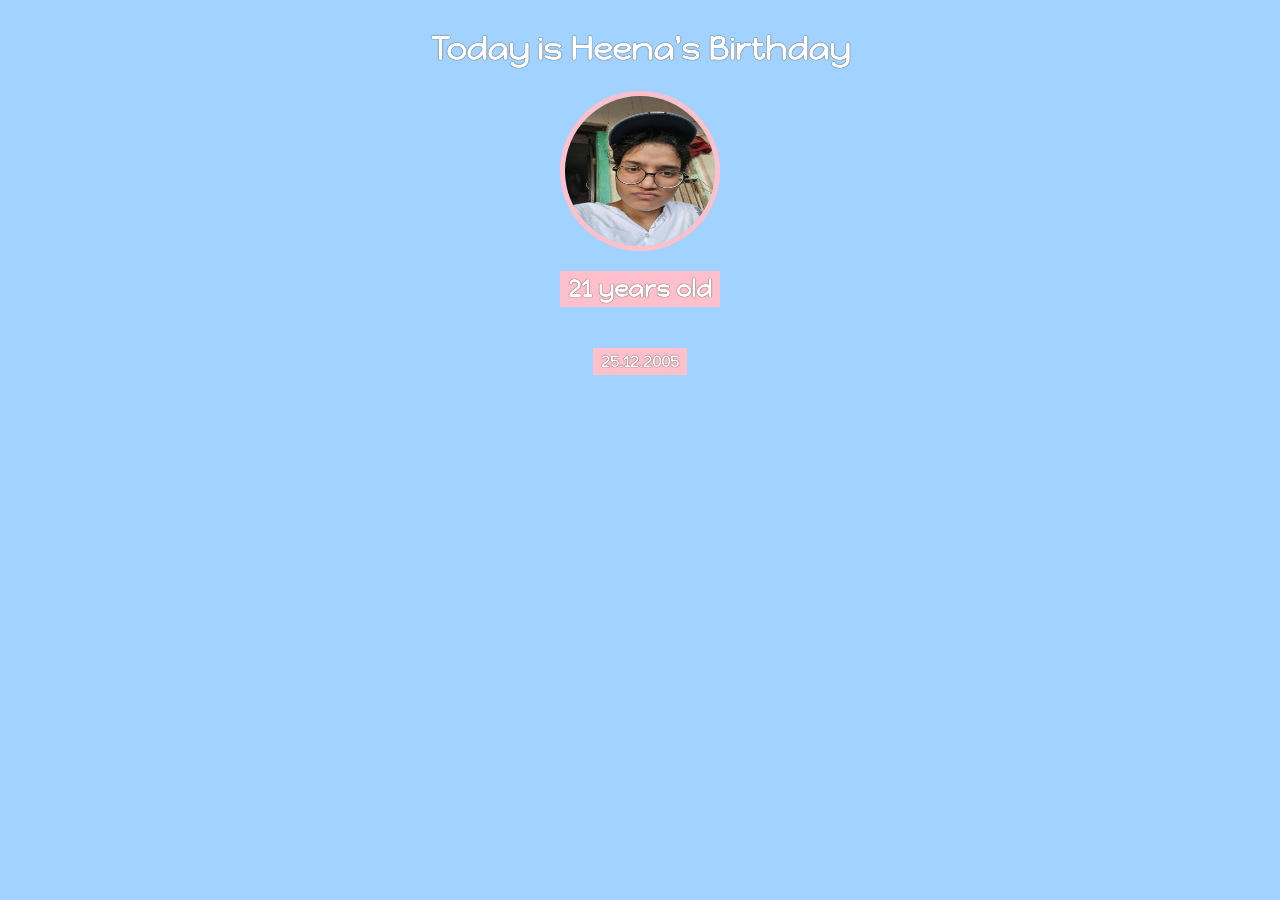
==== HTMl_CSS/Birthday_Card/b_card.html @ 6966a634 "B-card added" ====
<!DOCTYPE html>
<html lang="en">
<head>
    <meta charset="UTF-8">
    <meta name="viewport" content="width=device-width, initial-scale=1.0">
    <meta http-equiv="X-UA-Compatible" content="ie=edge">
    <title>Birthday Card</title>
    <link rel="stylesheet" href="css_for_b_card.css">
    <link rel="preconnect" href="https://fonts.googleapis.com">
    <link rel="preconnect" href="https://fonts.gstatic.com" crossorigin>
    <link href="https://fonts.googleapis.com/css2?family=Happy+Monkey&display=swap" rel="stylesheet">
</head>
<body>
    <div class="header">
        <h1>Today is Heena's Birthday</h1>
        <img src="../images/Heena_photoooo.jpeg" alt="Birthday Image" id="birthday-image">
        <h2 id="age">21 years old</h2>
        <h4 id="date">25.12.2005</h4>
    </div>

</body>
</html>
---- HTMl_CSS/Birthday_Card/css_for_b_card.css ----
body{
    text-align: center;
    background-color: #a2d2ff;
    color: #ffffff;
    font-family: Happy Monkey, cursive;
}

.header{
    display:flex;
    align-items: center;
    flex-direction: column;
}

h1, h2, h3, h4, p{
    text-shadow: 0px 0px 1px black;
}

#birthday-image{
    height: 150px;
    width: 150px;
    border-radius:50% ;
    border: 5px solid pink;
}

#age{
    background: pink;
    padding:3px 8px;
}

#date{
    background: pink;
    padding:3px 8px;
}
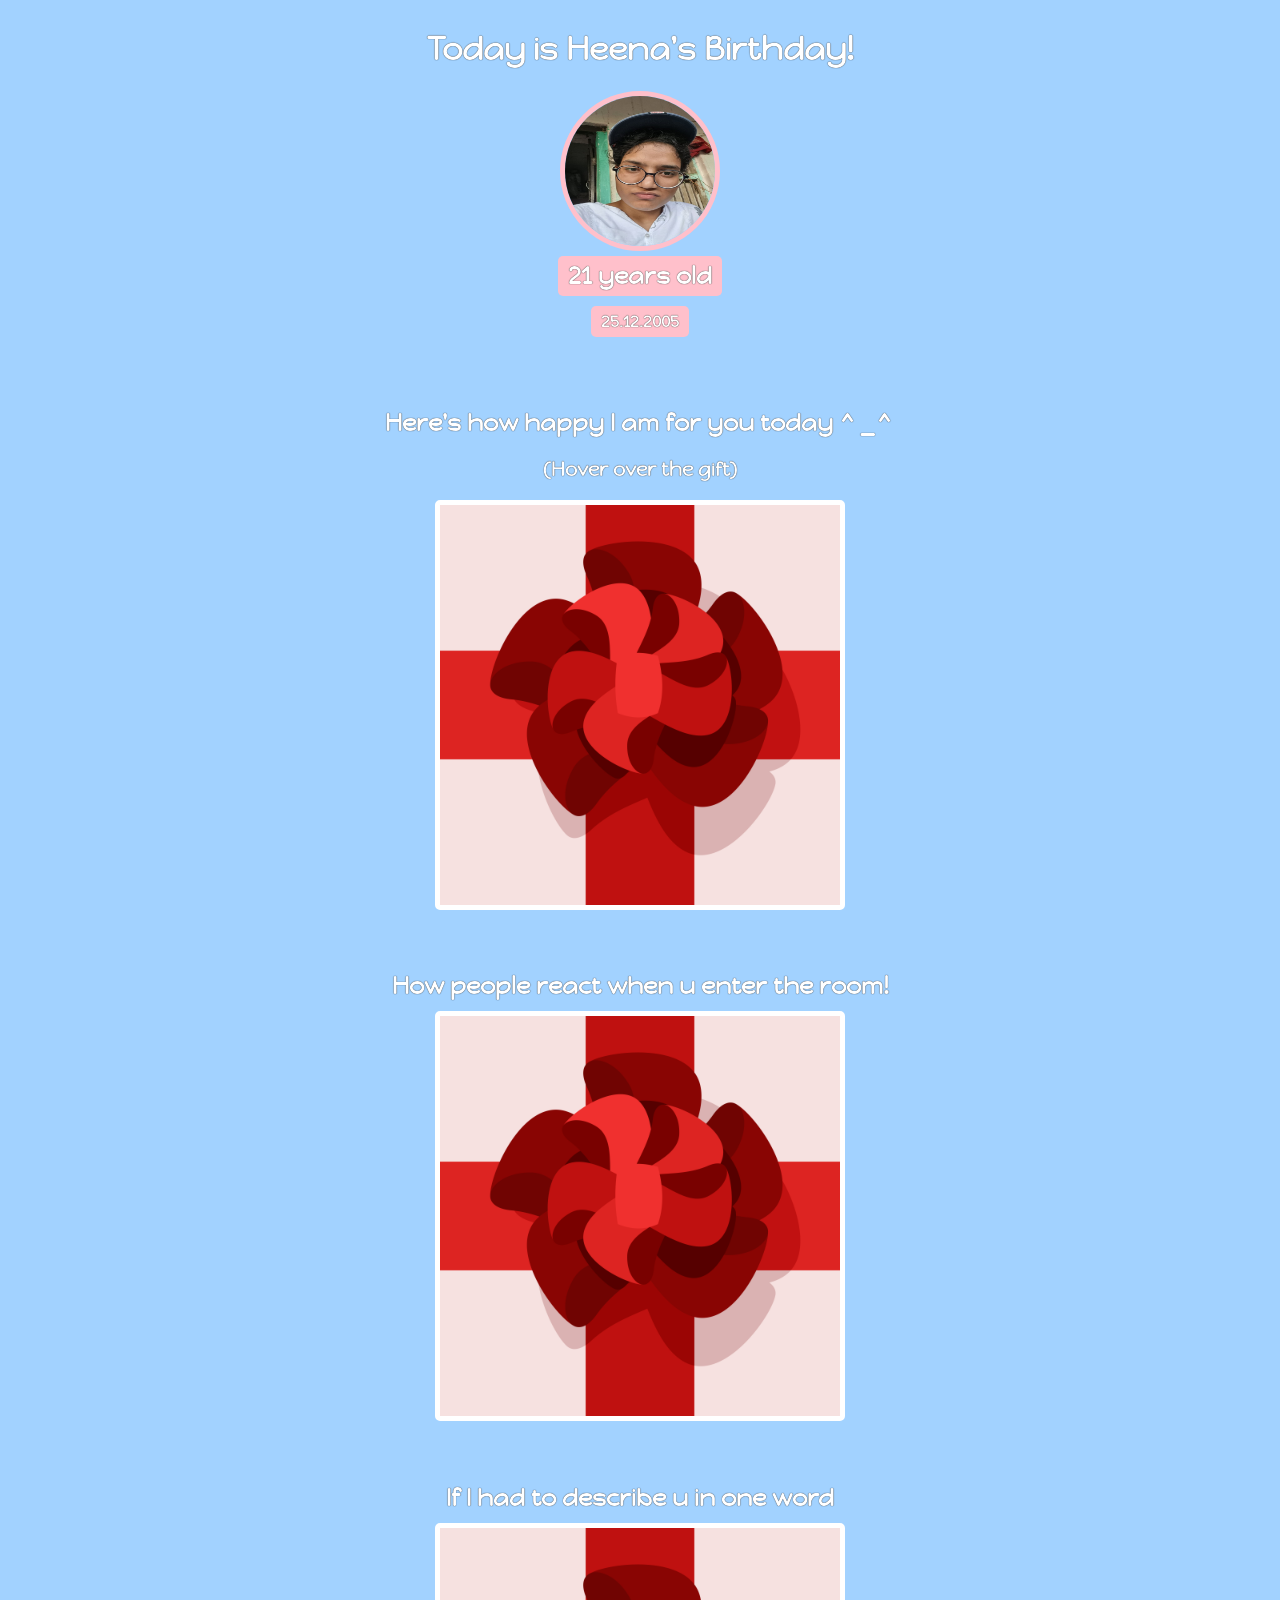
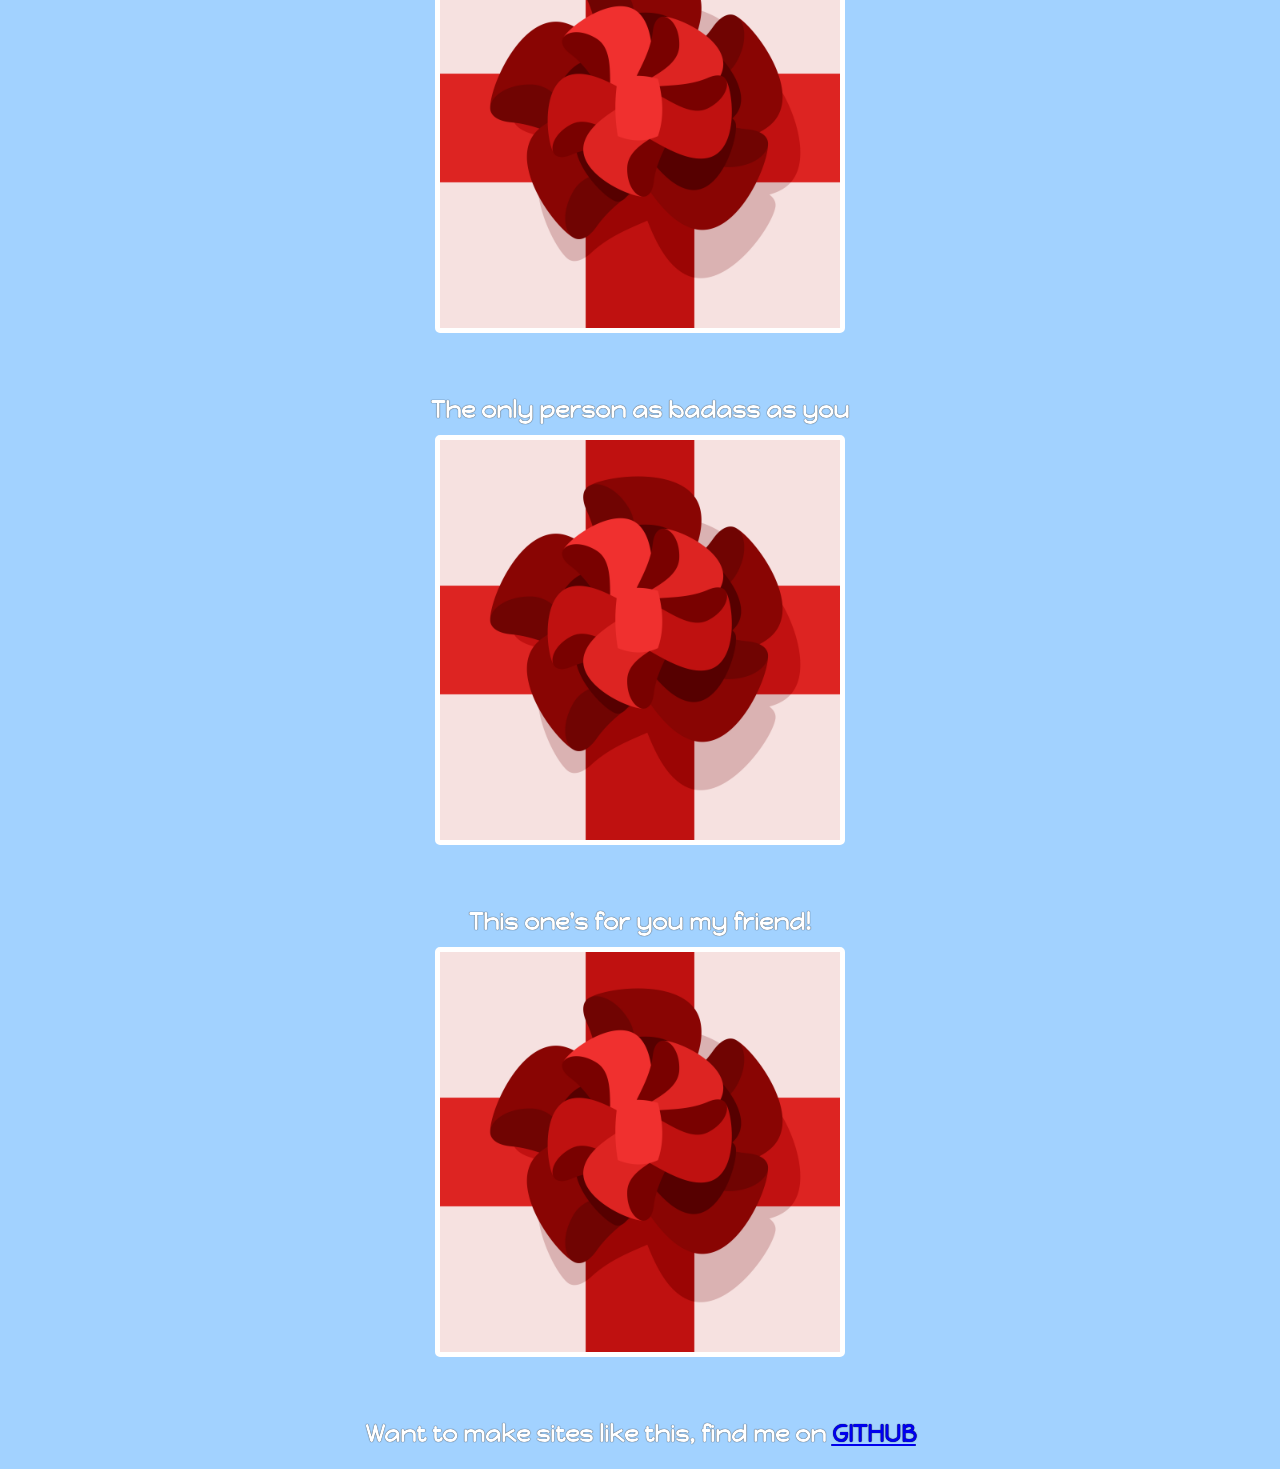
==== commit 1c07570d: "Done with b-card" ====
--- a/HTMl_CSS/Birthday_Card/b_card.html
+++ b/HTMl_CSS/Birthday_Card/b_card.html
@@ -12,11 +12,36 @@
 </head>
 <body>
     <div class="header">
-        <h1>Today is Heena's Birthday</h1>
+        <h1>Today is Heena's Birthday!</h1>
         <img src="../images/Heena_photoooo.jpeg" alt="Birthday Image" id="birthday-image">
         <h2 id="age">21 years old</h2>
         <h4 id="date">25.12.2005</h4>
     </div>
 
+    <div class="gift-section">
+        <h2 class="gift-title">Here's how happy I am for you today ^_^</h2>
+        <h3 class="gift-hint">(Hover over the gift)</h3>
+        <div id="happy" class="gift-img"></div>  
+        <br><br>
+        <h2 class="gift-title">How people react when u enter the room!</h2>
+        <div id="react" class="gift-img"></div>  
+        <br><br>
+        <h2 class="gift-title">If I had to describe u in one word</h2>
+        <div class="gift-img" id="describe"></div>  
+        <br><br>
+        <h2 class="gift-title">The only person as badass as you</h2>
+        <div class="gift-img" id="badass"></div>  
+        <br><br>
+        <h2 class="gift-title">This one's for you my friend!</h2>
+        <div class="gift-img" id="cheers"></div>  
+        <br><br>
+        
+        
+    </div>
+
+    <footer>
+        <h2>Want to make sites like this, find me on <a href="https://github.com/Heena-Sabharwal" 
+        target="_blank" rel="noopener">GITHUB</a></h2>
+    </footer>
 </body>
 </html>
--- a/HTMl_CSS/Birthday_Card/css_for_b_card.css
+++ b/HTMl_CSS/Birthday_Card/css_for_b_card.css
@@ -26,10 +26,56 @@
 
 #age{
     background: pink;
-    padding:3px 8px;
+    padding:5px 10px;
+    border-radius: 5px;
+    margin: 5px 0 10px 0;
 }
 
 #date{
     background: pink;
-    padding:3px 8px;
-}+    padding:5px 10px;
+    border-radius: 5px;
+    margin-top:0px;
+}
+
+.gift-section{
+    margin-top:50px;
+}
+
+.gift-img{
+    background-image: url("../images/public-domain-vectors-zartG1exNlw-unsplash.jpg");
+    height: 400px;
+    width: 400px;
+    background-size: cover;
+    border-radius: 5px;
+    border: 5px solid white;
+    margin:0 auto;
+}
+
+.gift-title{
+    margin-bottom: 10px;
+}
+
+#happy:hover{
+    background-image: url("../images/Happy\ Joy\ GIF\ by\ DAZN.gif");
+    background-size: cover;
+}
+
+#react:hover{
+    background-image: url("../images/Flirty\ Reaction\ GIF\ by\ MOODMAN.gif");
+    background-size: cover;
+}
+
+#describe:hover{
+    background-image: url("../images/Smart\ Genius\ GIF\ by\ YoungerTV.gif");
+    background-size: cover;
+}
+
+#badass:hover{
+    background-image: url("../images/Badass\ Jujutsu\ Kaisen\ GIF.gif");
+    background-size: cover;
+}
+#cheers:hover{
+    background-image: url("../images/Excited\ Happy\ New\ Year\ GIF\ by\ HBO.gif");
+}
+
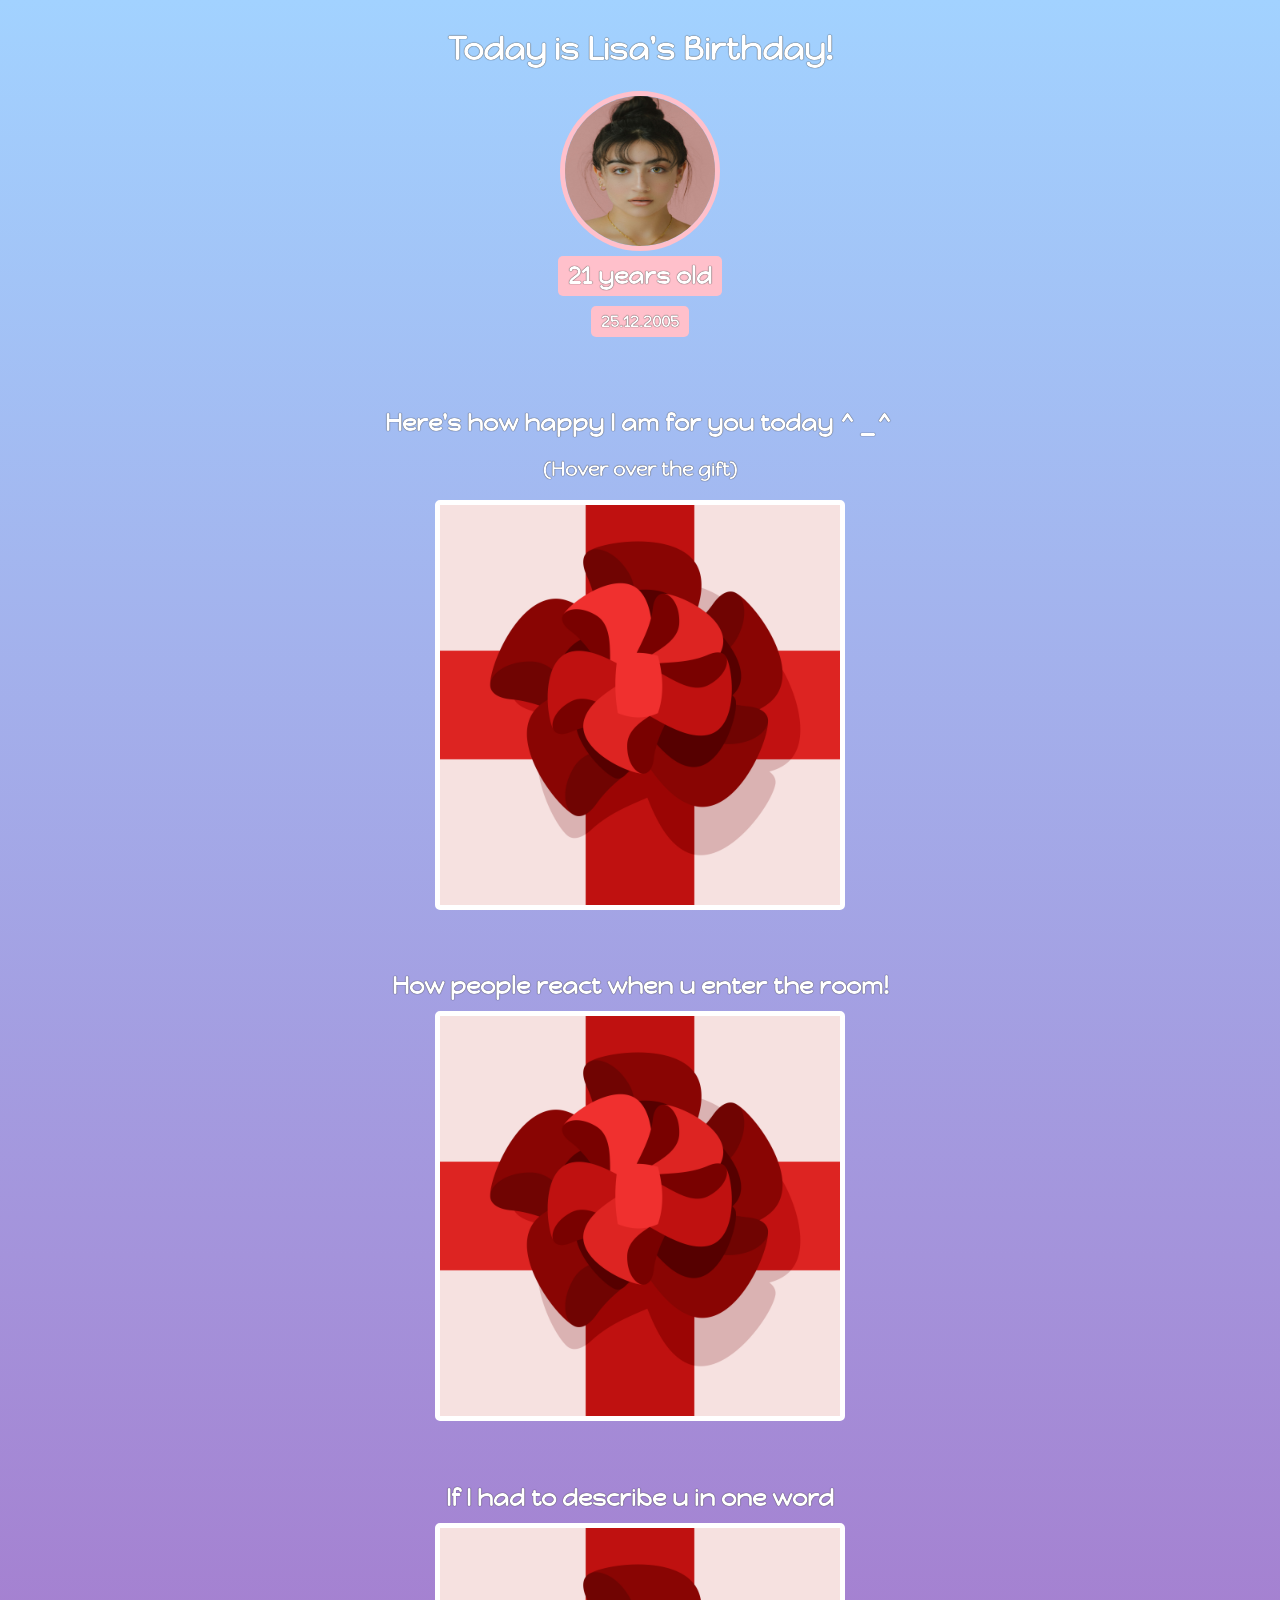
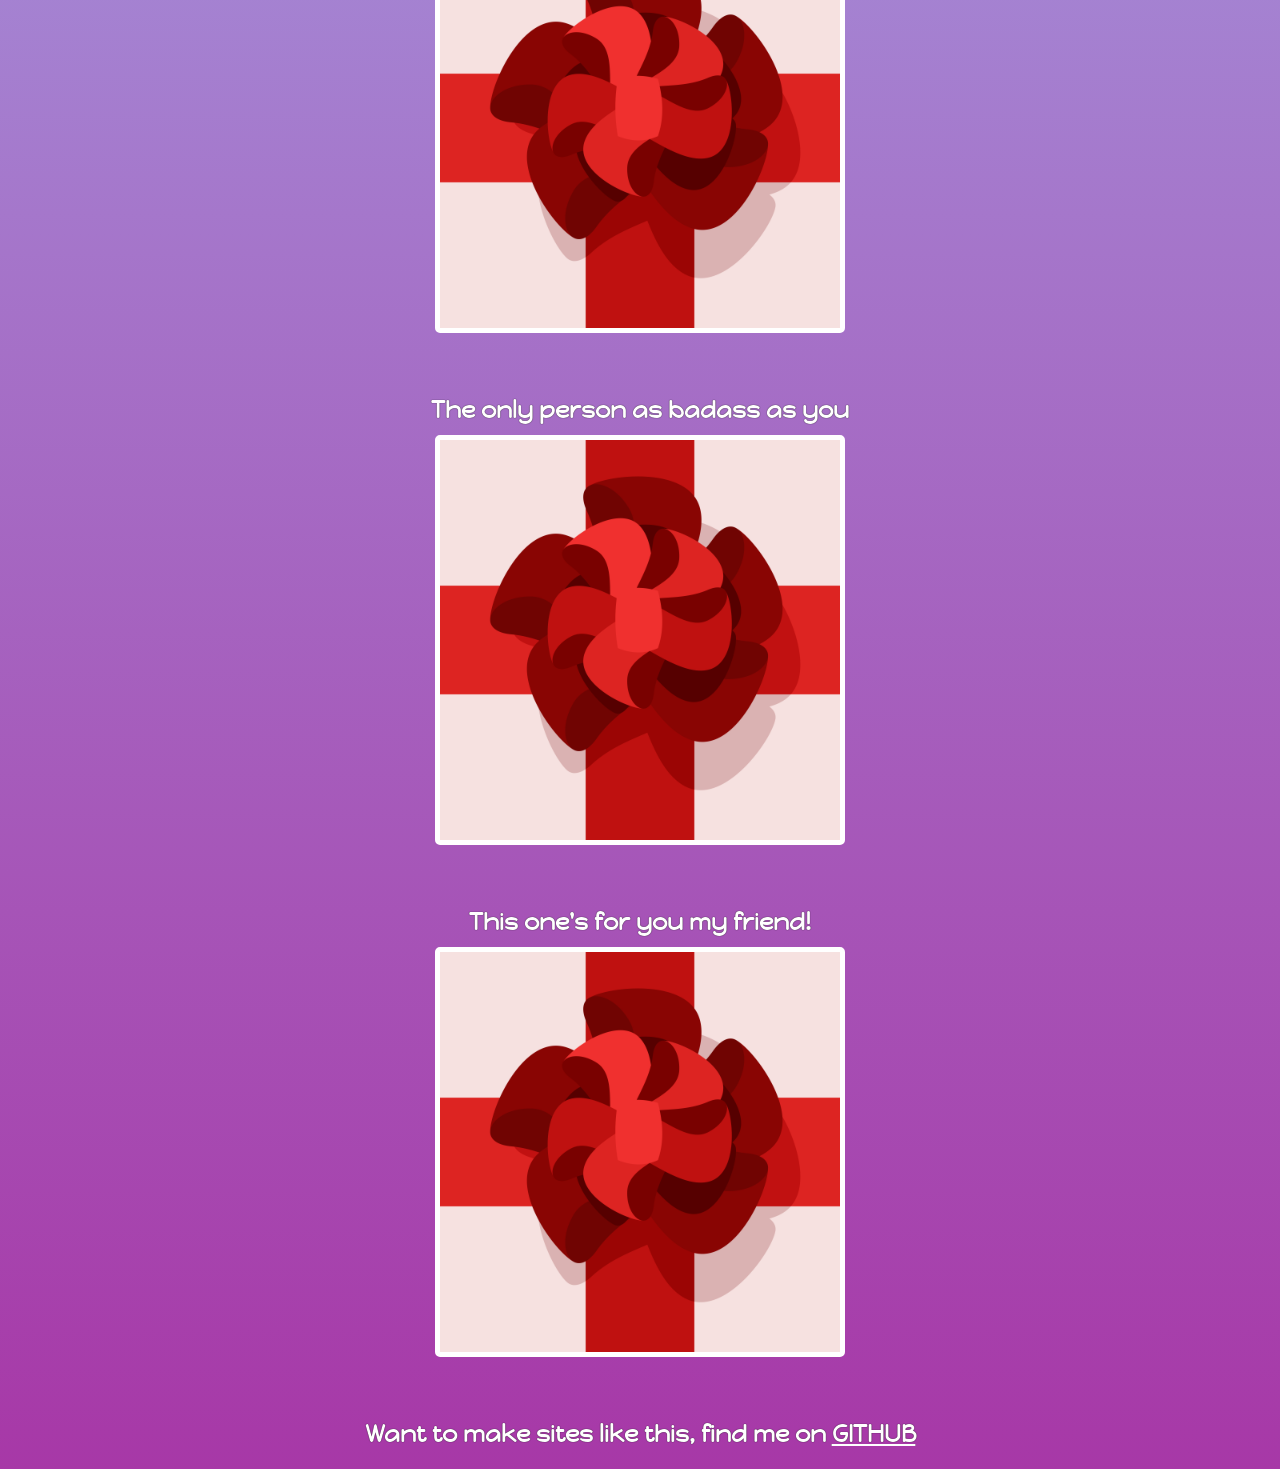
==== commit 82950ac5: "few updates" ====
--- a/HTMl_CSS/Birthday_Card/b_card.html
+++ b/HTMl_CSS/Birthday_Card/b_card.html
@@ -12,8 +12,8 @@
 </head>
 <body>
     <div class="header">
-        <h1>Today is Heena's Birthday!</h1>
-        <img src="../images/Heena_photoooo.jpeg" alt="Birthday Image" id="birthday-image">
+        <h1>Today is Lisa's Birthday!</h1>
+        <img src="..\images\jimmy-fermin-bqe0J0b26RQ-unsplash.jpg" alt="Birthday Image" id="birthday-image">
         <h2 id="age">21 years old</h2>
         <h4 id="date">25.12.2005</h4>
     </div>
--- a/HTMl_CSS/Birthday_Card/css_for_b_card.css
+++ b/HTMl_CSS/Birthday_Card/css_for_b_card.css
@@ -5,6 +5,7 @@
     background-color: #a2d2ff;
     color: #ffffff;
     font-family: Happy Monkey, cursive;
+    background: linear-gradient(#a2d2ff, rgb(167, 56, 167));
 }
 
 .header{
@@ -79,3 +80,7 @@
     background-image: url("../images/Excited\ Happy\ New\ Year\ GIF\ by\ HBO.gif");
 }
 
+a{
+    color:white
+}
+
